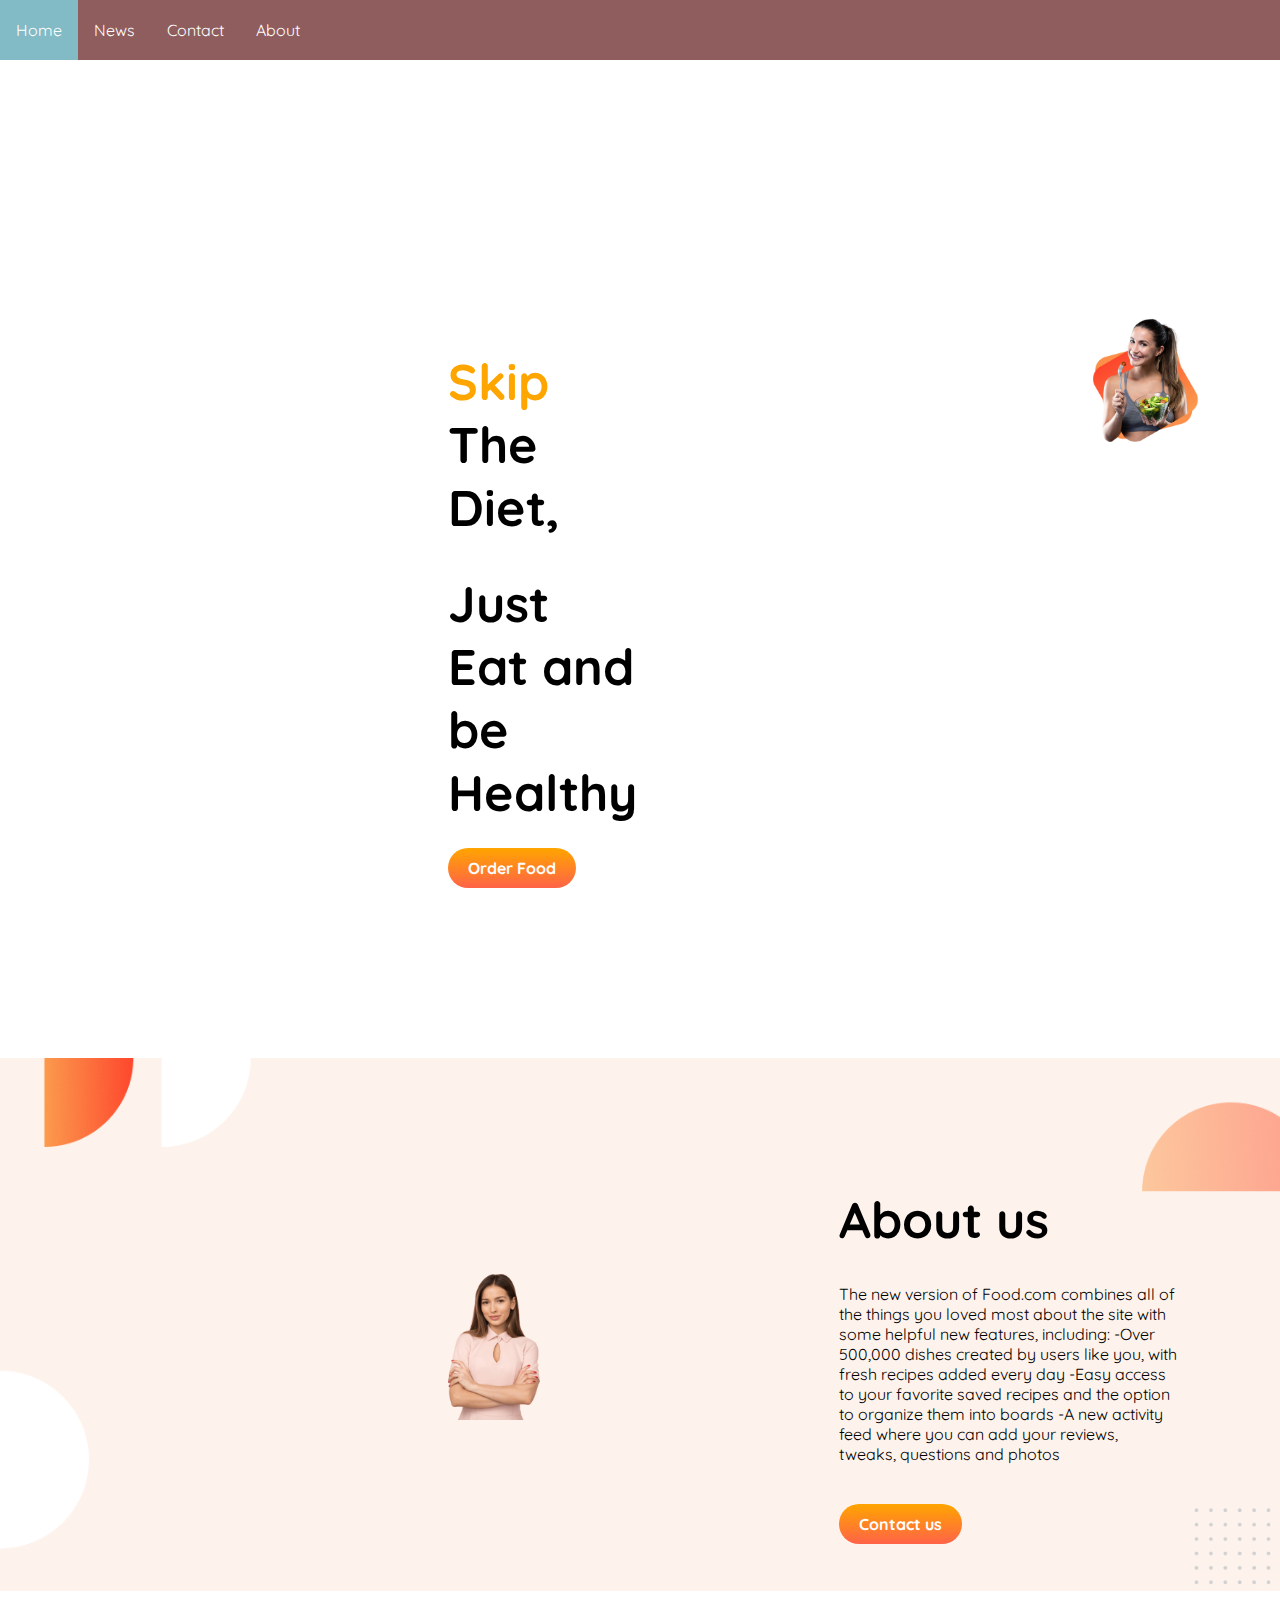
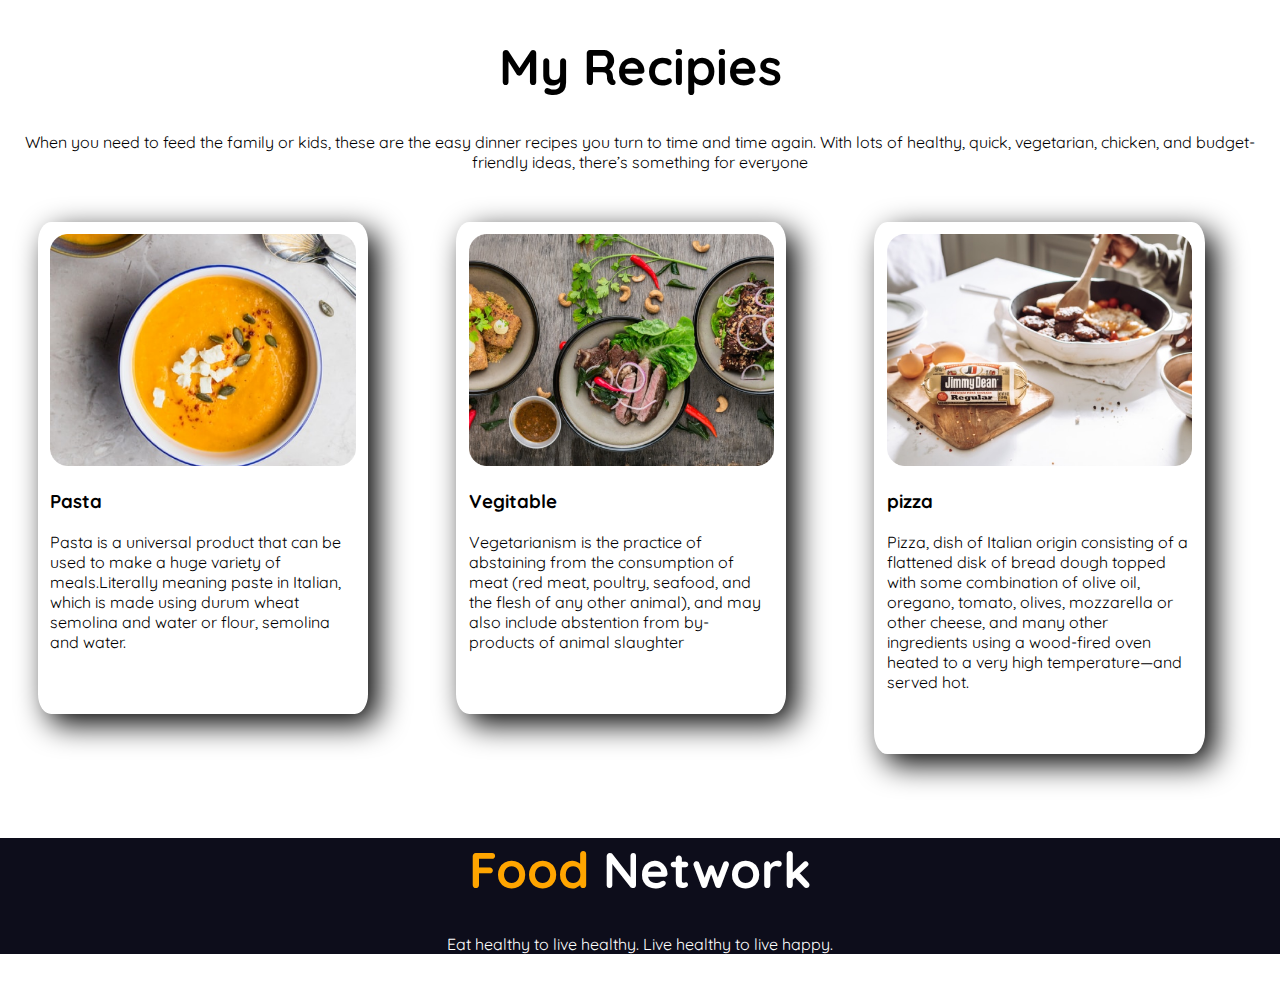
==== index.html @ db6486b4 "assignment" ====
<!DOCTYPE html>
<html lang="en">
<head>
    <meta charset="UTF-8">
    <meta http-equiv="X-UA-Compatible" content="IE=edge">
    <meta name="viewport" content="width=device-width, initial-scale=1.0">
    <title>Food Network</title>
    <link rel="preconnect" href="https://fonts.googleapis.com">
    <link rel="preconnect" href="https://fonts.gstatic.com" crossorigin>
    <link href="https://fonts.googleapis.com/css2?family=Heebo:wght@500&family=Noto+Sans+KR&family=Quicksand:wght@500&display=swap" rel="stylesheet">
    <link rel="stylesheet" href="css/style.css">
<body>
    <section>
        <ul>
            <li><a class="active" href="#home">Home</a></li>
            <li><a href="#news">News</a></li>
            <li><a href="#contact">Contact</a></li>
            <li><a href="#about">About</a></li>
          </ul>
    </section>
    <section class="top-banner flexible-container">
        <div class="half-width">
            <h1><span class="span">Skip</span> The Diet,</h1>
            <h1>Just Eat and 
                be Healthy
            </h1>
            <a class="link-button" target="_blank" href="https://www.foodpanda.com.bd/"> Order Food</a>

        </div>
        <div class="half-width">
            <img src="images/female/Group 8425.png" alt="">
        </div>

    </section>

    <section class="about flexible-container">
        <div class="half-width">
            <img src="images/female/Person Image.png" alt="">

        </div>
    <div>
        <div class="half-width">
            <h1>About us</h1>
            <p class="set"> The new version of Food.com combines all of the things you loved most about the site with some helpful new features, including: 

                -Over 500,000 dishes created by users like you, with fresh recipes added every day
                -Easy access to your favorite saved recipes and the option to organize them into boards
                -A new activity feed where you can add your reviews, tweaks, questions and photos </p>
        <a class="link-button" target="_blank" href="">Contact us</a>
        </div>
    </div>
    
    </section>

    <section class="recipies-side">
        <h1 class="my-recipies">My Recipies</h1>
      <p class="my-recipies">When you need to feed the family or kids, these are the easy dinner recipes you turn to time and time again. With lots of healthy, quick, vegetarian, chicken, and budget-friendly ideas, there’s something for everyone</p>

       <div class="flexible-container">
        <div class="recipies-title">
            <img src="images/food/Project Cover212.png" alt="">
             <h3>Pasta</h3>
             <p>Pasta is a universal product that can be used to make a huge variety of meals.Literally meaning paste in Italian, which is made using durum wheat semolina and water or flour, semolina and water.</p>
        </div>
        <div class="recipies-title">
            <img src="images/food/Project Cover1.jpg" alt="">
            <h3>Vegitable</h3>
            <p>Vegetarianism is the practice of abstaining from the consumption of meat (red meat, poultry, seafood, and the flesh of any other animal), and may also include abstention from by-products of animal slaughter</p>
        </div>
        <div class="recipies-title">
            <img src="images/food/Project Cover.jpg" alt="">
            <h3>pizza</h3>
            <p>Pizza, dish of Italian origin consisting of a flattened disk of bread dough topped with some combination of olive oil, oregano, tomato, olives, mozzarella or other cheese, and many other ingredients using a wood-fired oven heated to a very high temperature—and served hot.</p>
        </div>
       </div>
    </section>

    <section>
        <div class="footer">
            <h1><span class="span">Food</span> Network</h1>
            <p>Eat healthy to live healthy. Live healthy to live happy.</p>
           </div>
    </section>
    
</body>
</html>
---- css/style.css ----
body{
    font-family: 'Heebo', sans-serif;
    font-family: 'Noto Sans KR', sans-serif;
    font-family: 'Quicksand', sans-serif;
    margin: 0;
}
ul {
    list-style-type: none;
    margin: 0;
    padding: 0;
    overflow: hidden;
    background-color: rgb(143, 93, 93);
  }
  
  li {
    float: left;
  }
  
  li a {
    display: block;
    color: white;
    text-align: center;
    padding: 20px 16px;
    text-decoration: none;
  }
  
  li a:hover {
    background-color: rgb(130, 186, 197);
  }

h1{
    font-size: 50px;
}
.span{
    color: orange;
}
.flexible-container{
    display: flex;
    margin-bottom: 1%;
}
.half-width{
    width: 50%;
    padding-left:35%;
    padding-bottom: 10%;
    padding-top: 20%;
}
.half-width img{
    width: 60%;
}


.link-button{
    text-decoration: none;
    background-image: linear-gradient(orange, tomato);
    padding: 10px 20px;
    border-radius: 20px;
    color: white;
    font-weight: 700;
}
.about
{
    background-image: url("../images/shapes/abs.png");
    background-repeat: no-repeat;
    background-position: left;
    background-size: 100%;
    background-position-x: 100%;
    background-position-y: 80%;

}
p{
    margin-bottom: 50px;
}

.color-highlight{
    color: brown;
}
.recipies-title{
    width: 40%;    
    border-radius: 4%;
    margin-left: 2%;
    margin-right: 5%;
    padding: 1%;
    box-shadow: 10px 10px 30px;
    margin-bottom: 4%;
    height: 70%;
    float: left;
}
.recipies-title img{
    width: 100%;
}
.recipies-side{
    margin-left: 1%;
    margin-right: 1%;
}

.my-recipies{
    text-align: center;
}
.footer {
    position: relative;
    left: 0;
    bottom: 0;
    width: 100%;
    background-color: rgb(13, 13, 27);
    color: white;
    text-align: center;
 }
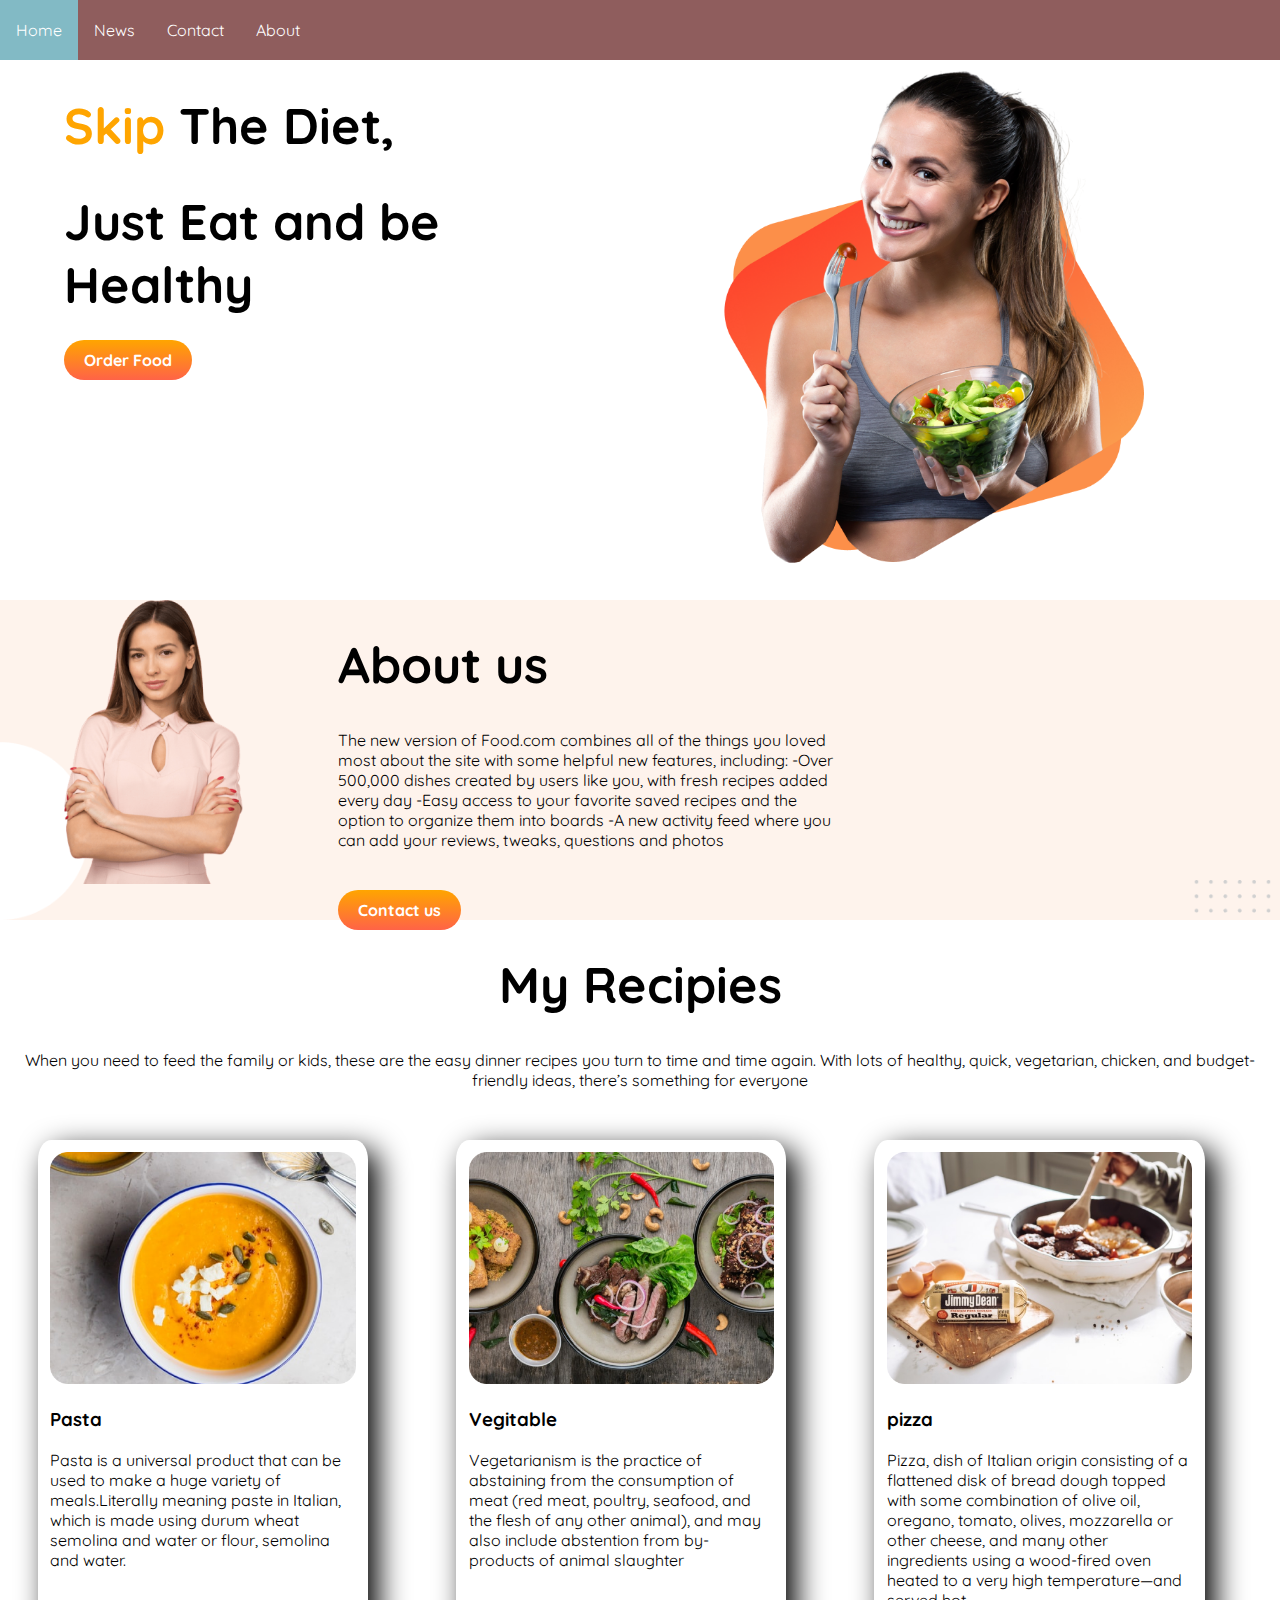
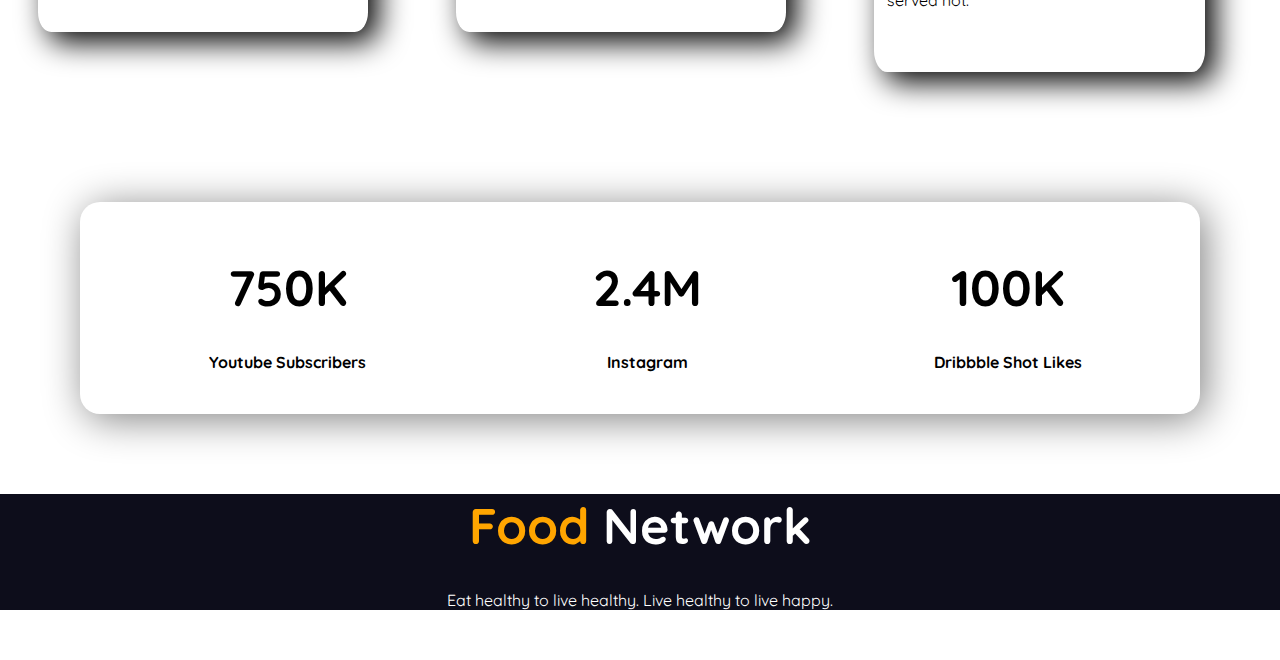
==== commit a7286b9f: "assignment-review" ====
--- a/index.html
+++ b/index.html
@@ -74,13 +74,26 @@
         </div>
        </div>
     </section>
-
-    <section>
+    <section id="shadow">
+        <div class="insights">
+            <h1>750K</h1>
+            <h4>Youtube Subscribers<h4>
+        </div>
+        <div class="insights">
+          <h1>2.4M</h1>
+          <h4>Instagram</h4>
+        </div>
+        <div class="insights">
+          <h1>100K</h1>
+          <h4>Dribbble Shot Likes</h4>
+        </div>
+    </section>
+    
         <div class="footer">
             <h1><span class="span">Food</span> Network</h1>
             <p>Eat healthy to live healthy. Live healthy to live happy.</p>
            </div>
-    </section>
+    
     
 </body>
 </html>--- a/css/style.css
+++ b/css/style.css
@@ -39,13 +39,13 @@
     margin-bottom: 1%;
 }
 .half-width{
-    width: 50%;
-    padding-left:35%;
-    padding-bottom: 10%;
-    padding-top: 20%;
+ 
+        width: 50%;
+        padding-left: 5%;
+   
 }
 .half-width img{
-    width: 60%;
+    width: 80%;
 }
 
 
@@ -104,4 +104,20 @@
     background-color: rgb(13, 13, 27);
     color: white;
     text-align: center;
- }+ }
+
+ #shadow{
+    display: flex;
+    box-shadow: 5px 5px 40px gray;
+    border-radius: 20px;
+    margin: 80px;
+    padding-left: 20px;
+    padding-right: 20px;
+}
+.insights{
+    width: 33.33%;
+    margin: 20px 10px;
+    align-content: center;
+    text-align: center;
+    margin-left: 25px;
+}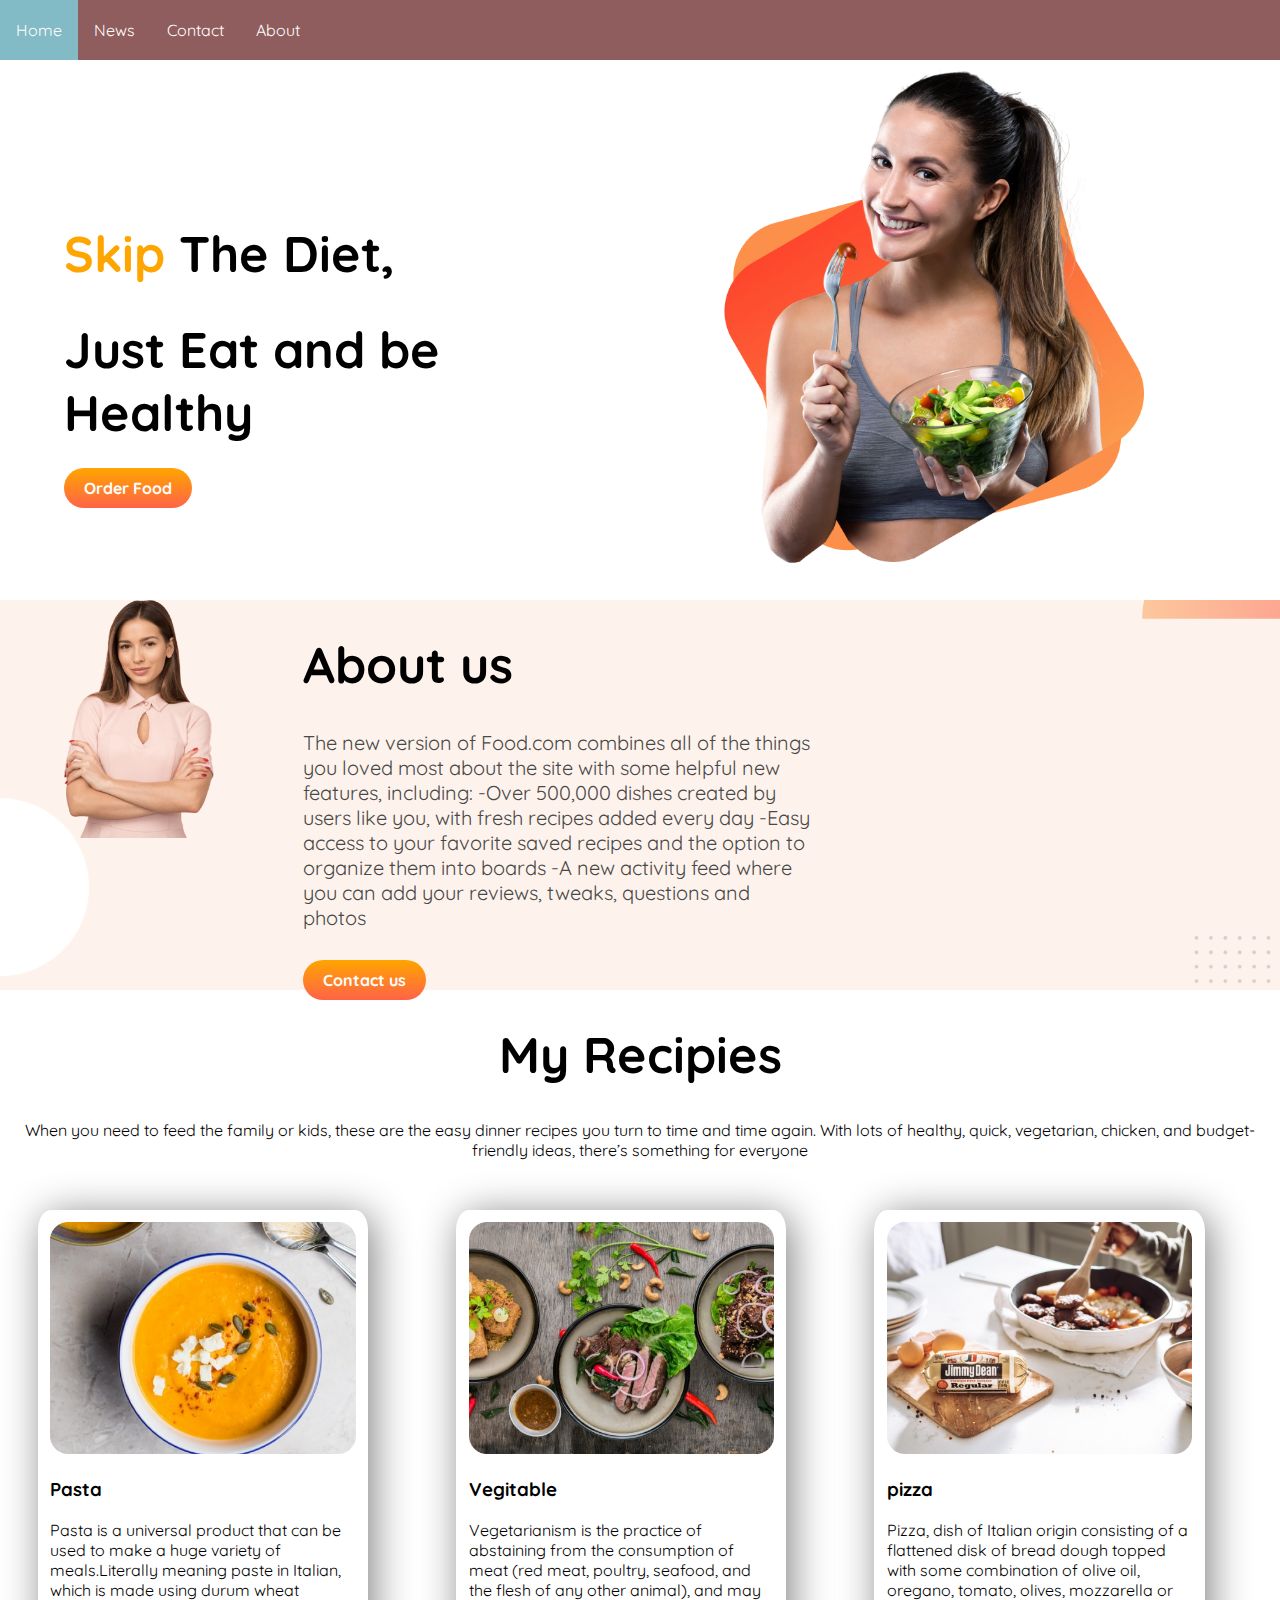
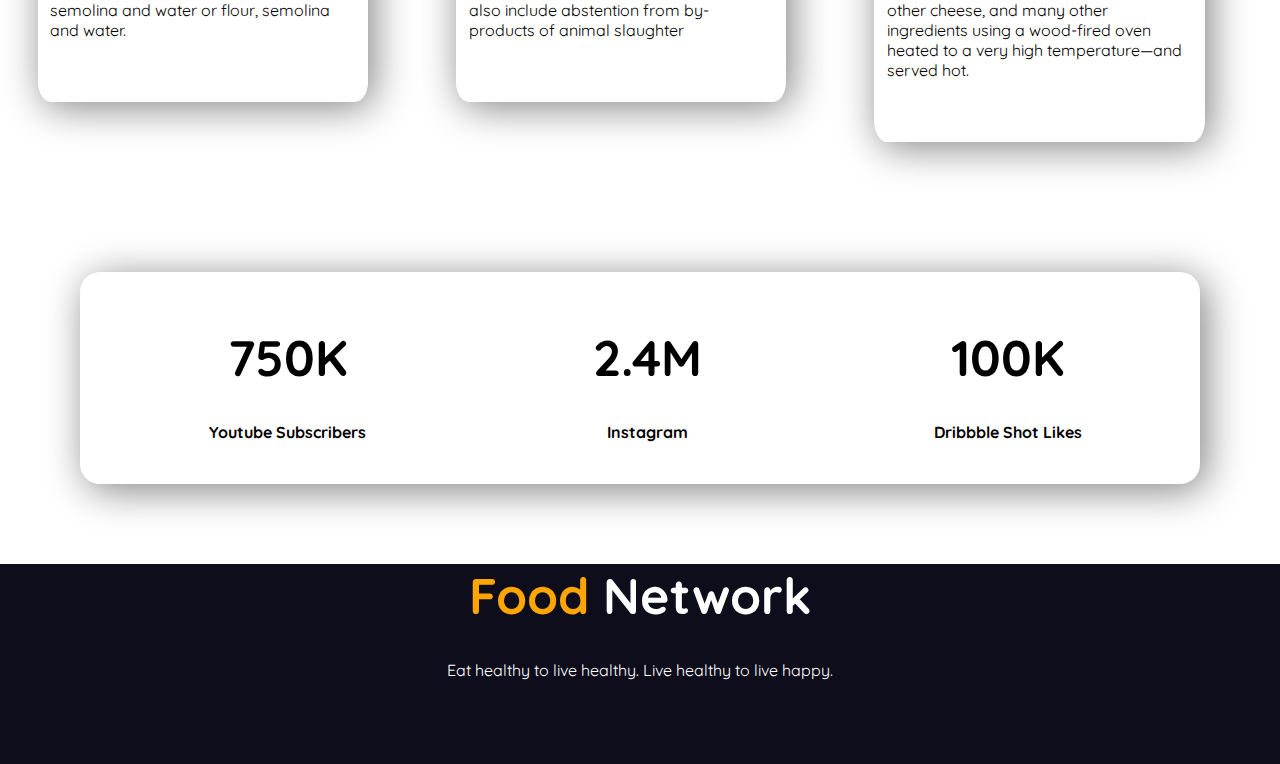
==== commit 7c313d34: "assignment-done" ====
--- a/index.html
+++ b/index.html
@@ -15,11 +15,11 @@
             <li><a class="active" href="#home">Home</a></li>
             <li><a href="#news">News</a></li>
             <li><a href="#contact">Contact</a></li>
-            <li><a href="#about">About</a></li>
+            <li><a href="about.html">About</a></li>
           </ul>
     </section>
     <section class="top-banner flexible-container">
-        <div class="half-width">
+        <div class="half-width top">
             <h1><span class="span">Skip</span> The Diet,</h1>
             <h1>Just Eat and 
                 be Healthy
@@ -41,7 +41,7 @@
     <div>
         <div class="half-width">
             <h1>About us</h1>
-            <p class="set"> The new version of Food.com combines all of the things you loved most about the site with some helpful new features, including: 
+            <p id="text"> The new version of Food.com combines all of the things you loved most about the site with some helpful new features, including: 
 
                 -Over 500,000 dishes created by users like you, with fresh recipes added every day
                 -Easy access to your favorite saved recipes and the option to organize them into boards
@@ -88,12 +88,12 @@
           <h4>Dribbble Shot Likes</h4>
         </div>
     </section>
-    
+    <footer>
         <div class="footer">
             <h1><span class="span">Food</span> Network</h1>
             <p>Eat healthy to live healthy. Live healthy to live happy.</p>
            </div>
     
-    
+    </footer>
 </body>
 </html>--- a/css/style.css
+++ b/css/style.css
@@ -47,7 +47,9 @@
 .half-width img{
     width: 80%;
 }
-
+.top{
+    margin-top: 10%;
+}
 
 .link-button{
     text-decoration: none;
@@ -80,7 +82,7 @@
     margin-left: 2%;
     margin-right: 5%;
     padding: 1%;
-    box-shadow: 10px 10px 30px;
+    box-shadow: 5px 5px 40px gray;
     margin-bottom: 4%;
     height: 70%;
     float: left;
@@ -96,28 +98,35 @@
 .my-recipies{
     text-align: center;
 }
-.footer {
-    position: relative;
-    left: 0;
-    bottom: 0;
-    width: 100%;
-    background-color: rgb(13, 13, 27);
-    color: white;
-    text-align: center;
- }
+
 
  #shadow{
     display: flex;
-    box-shadow: 5px 5px 40px gray;
+    box-shadow: 6px 6px 40px gray;
     border-radius: 20px;
     margin: 80px;
     padding-left: 20px;
     padding-right: 20px;
 }
+#text{
+    color: #484848;
+    font-size: 20px;
+    margin-bottom: 40px;
+}
+
 .insights{
     width: 33.33%;
     margin: 20px 10px;
     align-content: center;
     text-align: center;
     margin-left: 25px;
-}+}
+.footer {
+    position: relative;
+    left: 0;
+    bottom: 0;
+    height: 200px;
+    background-color: rgb(13, 13, 27);
+    color: white;
+    text-align: center;
+ }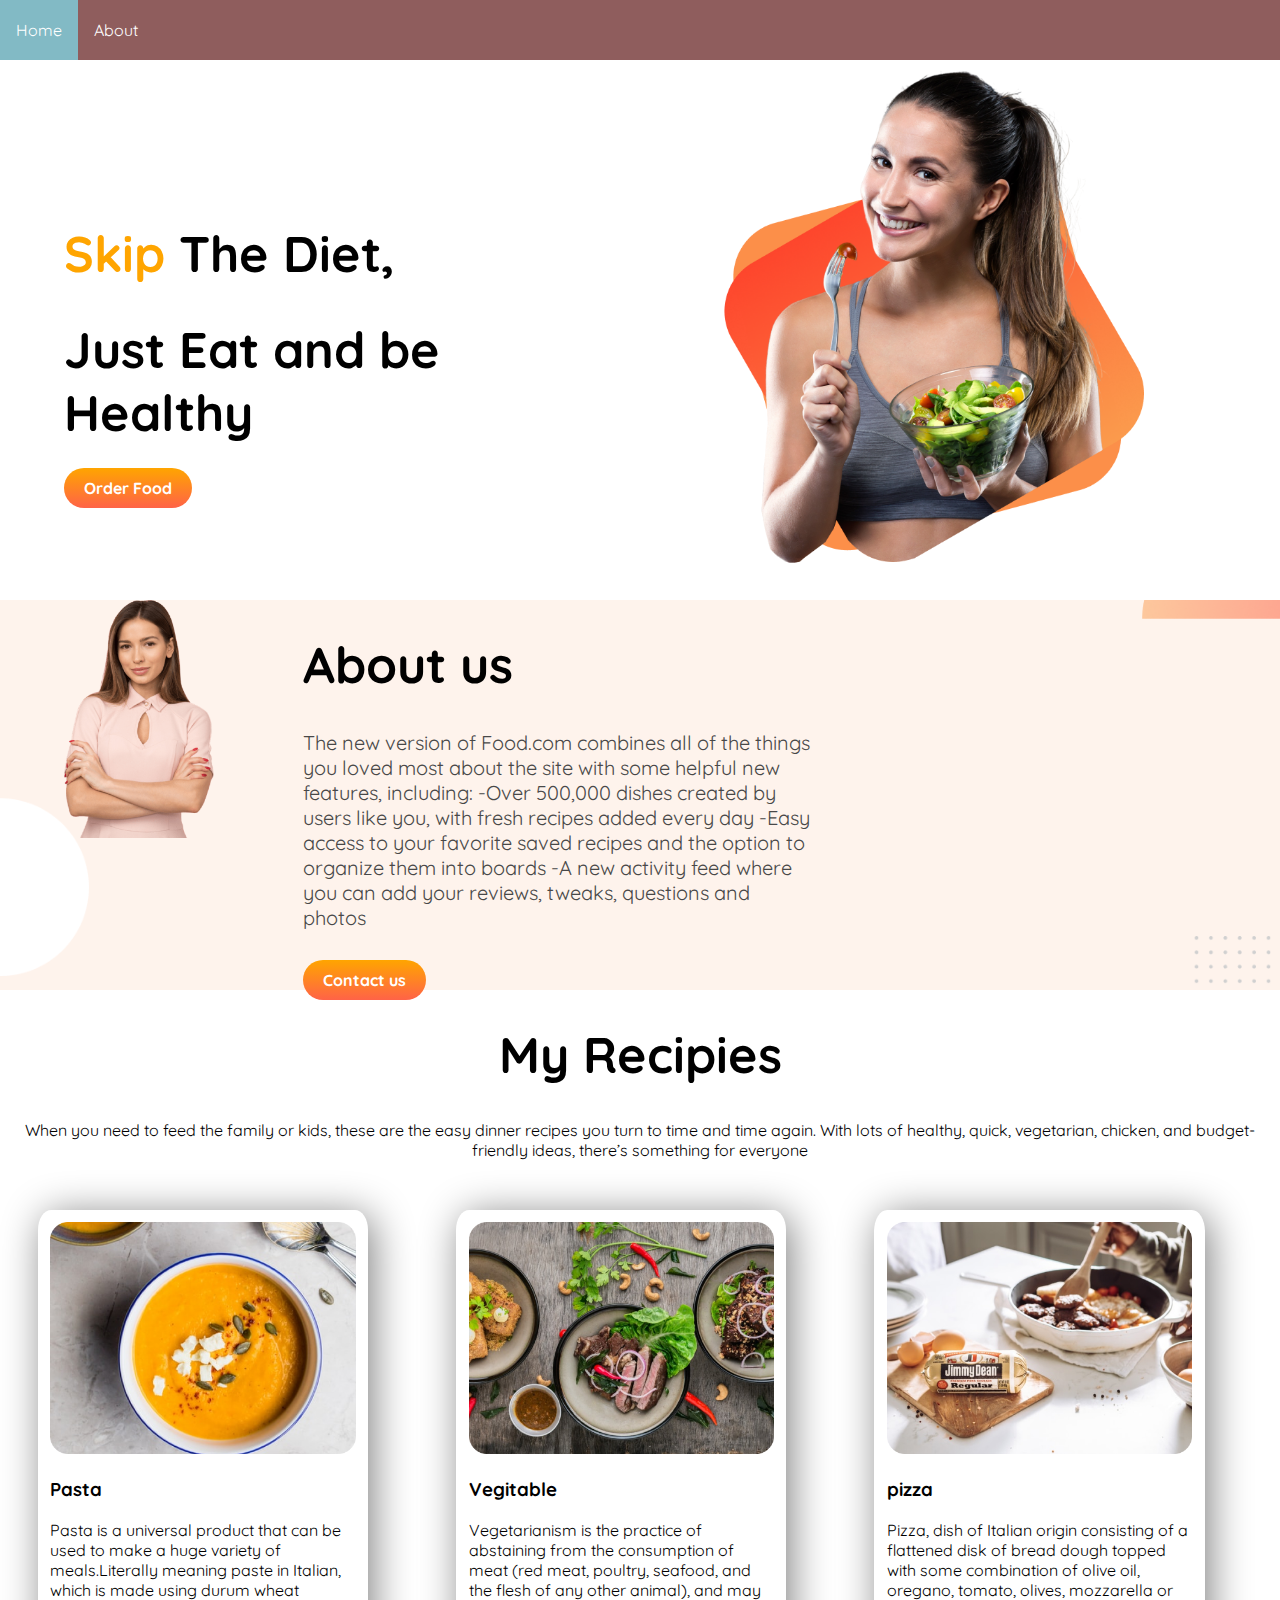
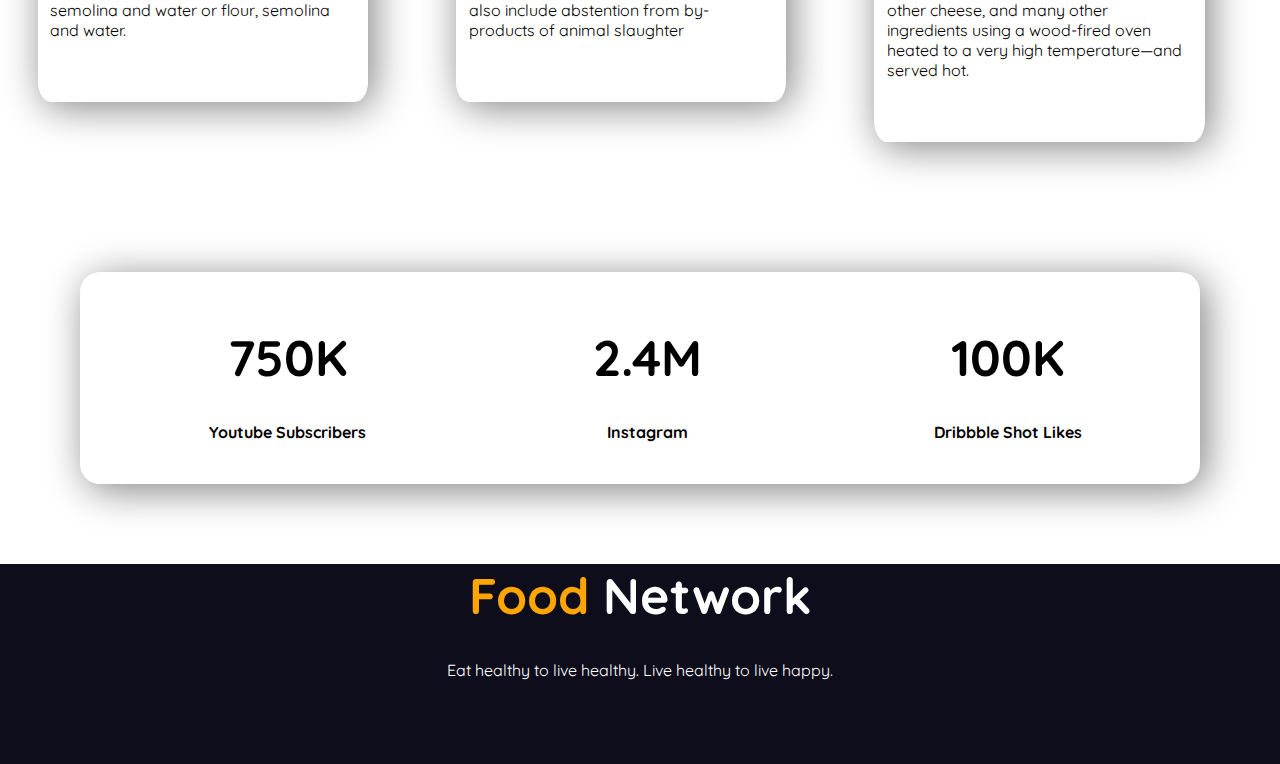
==== commit 05c015e6: "assignment-de" ====
--- a/index.html
+++ b/index.html
@@ -13,8 +13,6 @@
     <section>
         <ul>
             <li><a class="active" href="#home">Home</a></li>
-            <li><a href="#news">News</a></li>
-            <li><a href="#contact">Contact</a></li>
             <li><a href="about.html">About</a></li>
           </ul>
     </section>
